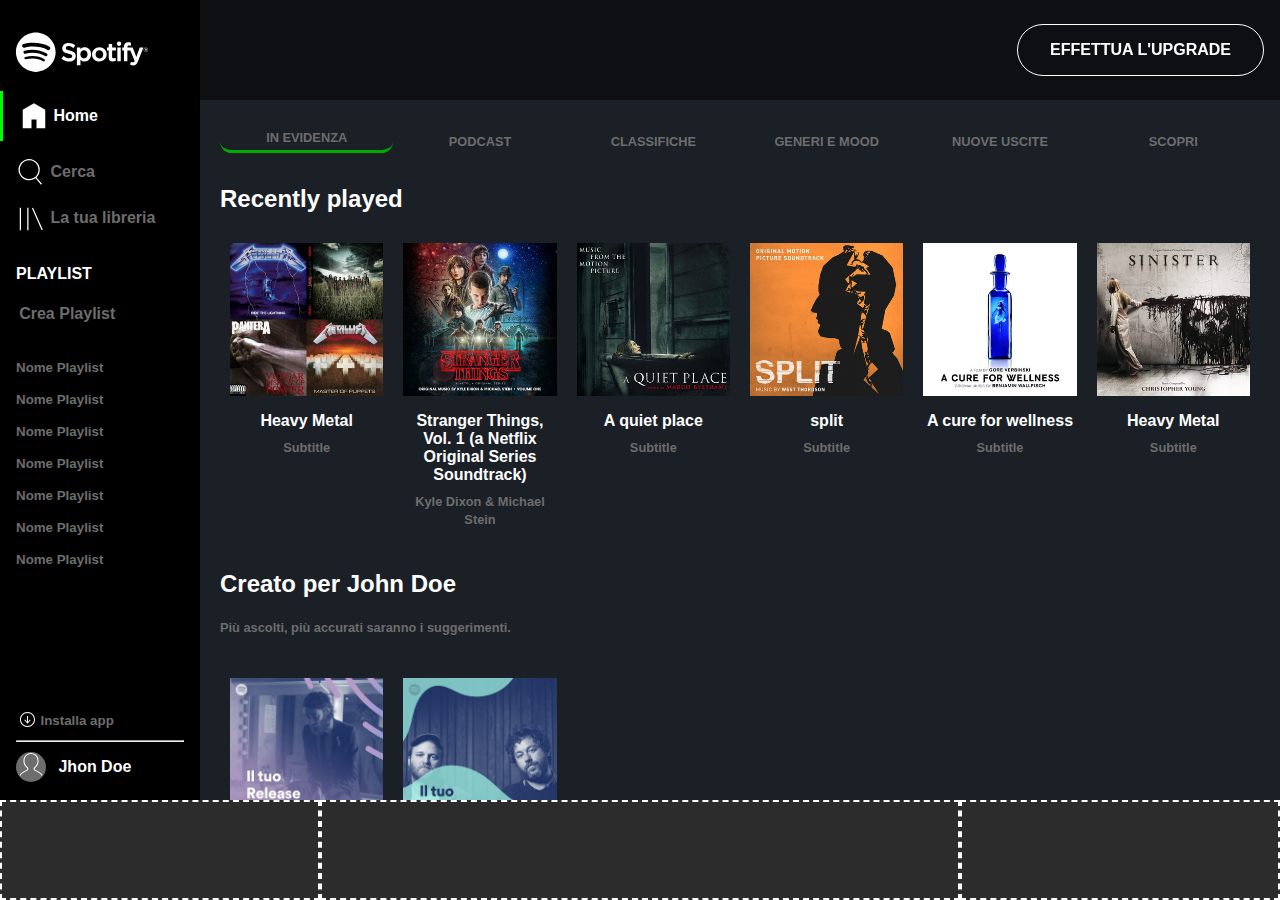
==== index.html @ f04a8aaf "layover brani" ====
<!DOCTYPE html>
<html lang="en">
<head>
    <meta charset="UTF-8">
    <meta http-equiv="X-UA-Compatible" content="IE=edge">
    <meta name="viewport" content="width=device-width, initial-scale=1.0">
    <title>Spotify</title>
    <link rel="stylesheet" href="css/style.css">
    <meta name="viewport" content="width=device-width, initial-scale=1.0">
    <link rel="stylesheet" href="https://cdnjs.cloudflare.com/ajax/libs/font-awesome/6.3.0/css/all.min.css" integrity="sha512-SzlrxWUlpfuzQ+pcUCosxcglQRNAq/DZjVsC0lE40xsADsfeQoEypE+enwcOiGjk/bSuGGKHEyjSoQ1zVisanQ==" crossorigin="anonymous" referrerpolicy="no-referrer" />

</head>
<body>
    <main class="flex">
        <aside>
            <nav class="barra_ricerca">
                <div class="barra_alta">
                    <section id="logo" class="barra_padding">
                        <a class="logo_piccolo" href="#">
                            <img class="image font_big" src="img/logo-small.svg" alt="logo spotify">
                            
                        </a>

                        <a class="none" href="#">
                            <img class="image image_big" src="img/logo.svg" alt="logo spotify">                            
                        </a>   
                    </section>
                    
    
                    <section id="naviga">
                        <a class="desc_nav border" href="#">
                            <img class="image" src="img/home.svg" alt="home">
                            <span class="vertical_a none">Home</span>
                        </a>
    
                        <a class="desc_nav barra_padding" href="#">
                            <img class="image" src="img/search.svg" alt="ricerca">
                            <span class="vertical_a g_color none">Cerca</span>
                        </a>
    
                        <a class="desc_nav barra_padding" href="#">
                            <img class="image" src="img/libreria.svg" alt="libreria">
                            <span class="vertical_a g_color none">La tua libreria</span>
                        </a>
                    </section>
    
                    <section id="playlist" class="barra_padding" >
                        <div class="crea_p none">
                            <h4>PLAYLIST</h4>
                            <i class="icon_img fa-solid fa-square-plus"></i>
                            <span class="vertical_a g_color">Crea Playlist</span>   
                        </div>
    
                        <div class="lista_p none">
                            <ul class="smaller">
                                <li class="vertical_a g_color">Nome Playlist</li>
                                <li class="vertical_a g_color">Nome Playlist</li>
                                <li class="vertical_a g_color">Nome Playlist</li>
                                <li class="vertical_a g_color">Nome Playlist</li>
                                <li class="vertical_a g_color">Nome Playlist</li>
                                <li class="vertical_a g_color">Nome Playlist</li>
                                <li class="vertical_a g_color">Nome Playlist</li>
                            </ul>
                            
                        </div>
                    </section>
                </div>
                
                <div class="barra_bassa barra_padding">
                    <section id="azioni">
                        <a class="desc_nav" href="#">
                            <img class="image img_smaller" src="img/download.svg" alt="ricerca">
                            <span class="vertical_a g_color smaller none">Installa app</span>
                        </a>
                        <hr class="none">
                        <a class="desc_nav" href="#">
                            <img class="image bg_color" src="img/profile.svg" alt="home">
                            <span class="vertical_a none">Jhon Doe</span>
                        </a>
                    </section>
                </div>
            </nav>
        </aside>

        <section id="esplora">
            <div class="esplora_header allinea flex">
                <a class="btn" href="">EFFETTUA L'UPGRADE</a>
            </div>

            <nav class="categorie">
                <ul class="categorie_list flex">
                    <li class="bordo_piccolo">IN EVIDENZA</li>
                    <li>PODCAST</li>
                    <li>CLASSIFICHE</li>
                    <li>GENERI E MOOD</li>
                    <li>NUOVE USCITE</li>
                    <li>SCOPRI</li>
                </ul>
            </nav>

            <section id="recenti">
                <h2>Recently played</h2>

                <div class="recenti_list flex">
                    <div class="brano">
                        <div class="img">
                            <img class="album" src="img/metal_lifting.jpg" alt="album metal">
                            <div class="layover">
                                <i class="icona_colore fa-regular fa-circle-play"></i>
                            </div>
                        </div>
                        <h4>Heavy Metal</h4>
                        <span class="artista">Subtitle</span>
                    </div>

                    <div class="brano">
                        <div class="img">
                            <img class="album" src="img/stranger.jpeg" alt="album stranger things">
                            <div class="layover">
                                <i class="icona_colore fa-regular fa-circle-play"></i>
                            </div>
                        </div>
                        <h4>Stranger Things, Vol. 1 (a Netflix Original Series Soundtrack)</h4>
                        <span class="artista">Kyle Dixon & Michael Stein</span>
                    </div>

                    <div class="brano">
                        <div class="img">
                            <img class="album" src="img/aquietplace.jpeg" alt="album a quiet place">
                            <div class="layover">
                                <i class="icona_colore fa-regular fa-circle-play"></i>
                            </div>
                        </div>
                        <h4>A quiet place</h4>
                        <span class="artista">Subtitle</span>
                    </div>

                    <div class="brano">
                        <div class="img">
                            <img class="album" src="img/split.jpeg" alt=" album split">
                            <div class="layover">
                                <i class="icona_colore fa-regular fa-circle-play"></i>
                            </div>
                        </div>
                        <h4>split</h4>
                        <span class="artista">Subtitle</span>
                    </div>

                    <div class="brano">
                        <div class="img">
                            <img class="album" src="img/cure.jpeg" alt="album a cure">
                            <div class="layover">
                                <i class="icona_colore fa-regular fa-circle-play"></i>
                            </div>
                        </div>
                        <h4>A cure for wellness</h4>
                        <span class="artista">Subtitle</span>
                    </div>

                    <div class="brano">
                        <div class="img">
                            <img class="album" src="img/sinister.jpeg" alt="album sinister">
                            <div class="layover">
                                <i class="icona_colore fa-regular fa-circle-play"></i>
                            </div>
                        </div>
                        <h4>Heavy Metal</h4>
                        <span class="artista">Subtitle</span>
                    </div>

                </div>
            </section>

            <section id="per_te">
                <h2>Creato per John Doe</h2>
                <span class="sottotitolo">Più ascolti, più accurati saranno i suggerimenti.</span>

                <div class="per_te_list flex">
                    <div class="brano">
                        <div class="img">
                            <img class="album" src="img/radar.jpeg" alt="album per te">
                            <div class="layover">
                                <i class="icona_colore fa-regular fa-circle-play"></i>
                            </div>
                        </div>
                        <h4>Release Radar</h4>
                        
                    </div>

                    <div class="brano">
                        <div class="img">
                            <img class="album" src="img/mixdaily.jpeg" alt="album daily mix">
                            <div class="layover">
                                <i class="icona_colore fa-regular fa-circle-play"></i>
                            </div>
                        </div>
                        <h4>Daily Mix 1</h4>
                    </div>
                </div>
            </section>
            

            <section id="popolari">
                <h2>Artisti più popolari</h2>
                <span class="sottotitolo">Più ascolti, più accurati saranno i suggerimenti.</span>
                <div class="popolari_list flex">
                    <div class="brano">
                        <div class="img">
                            <img class="album album_tondo" src="img/youg.jpeg" alt="album popolare">
                            <div class="layover layover_border">
                                <i class="icona_colore fa-regular fa-circle-play"></i>
                            </div>
                        </div>
                        <h4>Lana del Ray</h4>
                        
                    </div>

                    <div class="brano">
                        <div class="img img_radius">
                            <img class="album album_tondo" src="img/einaudi.jpeg" alt="album popolare 2">
                            <div class="layover layover_border">
                                <i class="icona_colore fa-regular fa-circle-play"></i>
                            </div>
                        </div>
                        <h4>Ludovico Einaudi</h4>
                    </div>
                </div>
            </section>
        </section>
    </main>

    <footer>
        <div class="container flex">
            <div class="canzone col">

            </div>

            <div class="barra_rip col">

            </div>

            <div class=" volume col">

            </div>
        </div>
    </footer>
</body>
</html>
---- css/style.css ----
* {
    padding: 0;
    margin: 0;
    box-sizing: border-box;
}

body {
    font-family: sans-serif;
}

/* inizio debug */



.li_sopra {
    font-size: 1.5rem;
}


.li_sotto {
    margin-top: 3rem;
}
.ul_sopra li {
    padding: 10px; 
}

.libreria {
    width: 100%;
}

.playlist {
    
    background-color: red;
    display: none;
    height: 200px;
    font-size: 1rem;
}

.playlist span {
    display: block;
}


.barra_bassa {
    background-color: black;
    height: 100px;
 }

/* 
fine debug */

/* inizio utility */

:root {
    --gray-f: #2c2c2c;
    --main-c: #1b1f26;
    --black: #000;
    --white: #fff;
    --gray-font: #6d6d6d;
}

.flex {
    display: flex;
}



/* fine utility */

main {
    height: calc(100vh - 100px);
    background-color: var(--main-c);
    overflow: hidden;
}

.barra_ricerca {
    width: 50px;
    background-color: var(--black);
    height: calc(100vh - 100px);
    min-height: 450px;
    flex-wrap: wrap;
    padding-bottom: 1rem;
    display: flex;
    flex-direction: column;
    overflow: hidden;
}


.barra_alta {
    height: calc(100% - 100px);
    display: flex;
    flex-direction: column;
    overflow: hidden;
}
.image {
    height: 30px;
    vertical-align: middle;
    
}

.img_smaller {
    height: 20px;
}
.smaller {
    font-size: smaller;
}

.bg_color {
    background-color: var(--gray-font);
    border-radius: 50%;
    width: 30px;
    height: 30px;
    padding: 1px;
    margin-right: 0.5rem;
}
.crea_p h4 {
    color: var(--white);
    padding: 1rem 0 0.5rem;
}
.icon_img {
    color: var(--gray-font);
    font-size: 2.5rem;
    vertical-align: middle;
    padding-right: 0.2rem;
}

.font_big {
    margin-bottom: 2rem;
}

.image_big {
    visibility: hidden;
}
.desc_nav {
    display: block;
    text-decoration: none;
    color: var(--white);
    padding: 10px 0;
    font-size: 1rem;
}

 .vertical_a {
    vertical-align: middle;
    display: inline-block;
    font-weight: bold;
 }

 .smaller li {
    display: block;
 }
 .g_color {
    color: var(--gray-font);
 }

 
 .border {
    padding-left: 10px;
    margin-top: -3rem;
}
 
.barra_padding {
    padding: 10px 10px 0;
}

 #playlist {
    display: flex;
    flex-direction: column;
    overflow: hidden;
 }

 .lista_p {
    padding-top: 1rem;
    line-height: 2rem;
    overflow: scroll;

 }

 .none {
    visibility: hidden;
 }
 
.esplora_header {
 height: 100px;
 background-color: rgba(0, 0, 0, 0.5);
 width: calc(100% - 50px);
 position: fixed;
 top: 0;
 left: 50px;
 padding: 1rem;
}

.btn {
    padding: 1rem 2rem;
    justify-content: flex-end;
    border: 1px solid var(--white);
    border-radius: 30px;
    text-decoration: none;
    color: var(--white);
    font-weight: bold;
}

.allinea {
    align-items: center;
    justify-content: flex-end;
    padding-left: 5rem;
}
#esplora {
    width: 100%;
    padding: 20px;
    overflow-y: scroll;
}
.categorie {
    padding-top: 100px;
}

.categorie_list {
    flex-wrap: wrap;
    text-align: center;
    justify-content: center;
    align-items: center;
    padding-top: 10px;
    margin: auto;
}
.categorie_list li {
    width: calc(100% / 4);
    margin-bottom: 2rem;
    list-style-type: none;
    color: var(--gray-font);
    font-weight: bolder;
    font-size: 0.8rem;
}

.bordo_piccolo {
    padding-bottom: 5px;
    border-bottom: 3px solid lime;
    border-radius: 30px;
    border-bottom-style: outset;
}


#recenti h2 {
    padding-bottom: 20px;
    color: var(--white);
}

.recenti_list, .per_te_list {
    flex-wrap: wrap;
}

.per_te_list, .popolari_list {
    margin-top: 2rem;
}
.brano {
    width: 50%;
    padding: 10px;
    text-align: center;
}

.album {
    width: 100%;
    display: block;
    margin-bottom: 1rem;
}

.brano h4 {
    color: var(--white);
    margin-bottom: 0.5rem;
}
.artista, .sottotitolo {
    font-size: 0.8rem;
    color: var(--gray-font);
    font-weight: bold;
}

#per_te h2, #popolari h2 {
    padding-top: 2rem;
    padding-bottom: 20px;
    color: var(--white);
}

.album_tondo {
    object-fit: cover;
    border-radius: 50%;
    background-color: var(--main-c);
}

.img {
    position: relative;
}

.layover_border {
    border-radius: 50%;
}
.layover {
    background-color: rgba(0, 0, 0, 0.7);
    display: none;
    position: absolute;
    top: 0;
    left: 0;
    width: 100%;
    bottom: 0;
}

.brano:hover .layover {
    display: flex;
    justify-content: center;
    align-items: center;
}


.icona_colore {
    color: var(--white);
    font-size: 2.5rem;
}
footer {
    background-color: var(--gray-f);
    height: 100px;
   
    
}

.container {
    width: 100%;
    height: 100px;
}

.col {
    width: calc(100% / 3);
    height: 100px;
    border: dashed 2px white;
    padding: 10px;
}

@media screen and (min-width: 576px) {
    .barra_ricerca {
        width: 200px;
    }
    .esplora_header {
        width: calc(100% - 200px);
        left: 200px;
    }
    .categorie_list li {
        width: calc(100% / 3);
    }
    .playlist {
        display: flex;
    }
    .none {
        visibility: visible;
    }
    .barra_padding {
        padding: 1rem 1rem 0;
    }
    .logo_piccolo {
        visibility: hidden;
    }
    
    .image_big {
        visibility: visible;
        margin-bottom: 2rem;
        height: 40px;
        margin-left: -2.2rem;
        margin-top: 1rem;
    }
    .border {
        border-left: 3px solid lime;
        padding-left: 1rem;
        margin-top: -0.8rem;    
     }
}

@media screen and (min-width: 768px) {
    .col:nth-child(even) {
        width: calc(100% / 2);
    }
    .col:nth-child(odd) {
        width: calc(100% / 4);
    }
    .categorie_list li {
        width: calc(100% / 5);
    }
    .brano {
        width: 25%;
    }
}

@media screen and (min-width: 992px) {
    .categorie_list li {
        width: calc(100% / 6);
    }
    .brano {
        width: calc(100% / 6);
    }
}
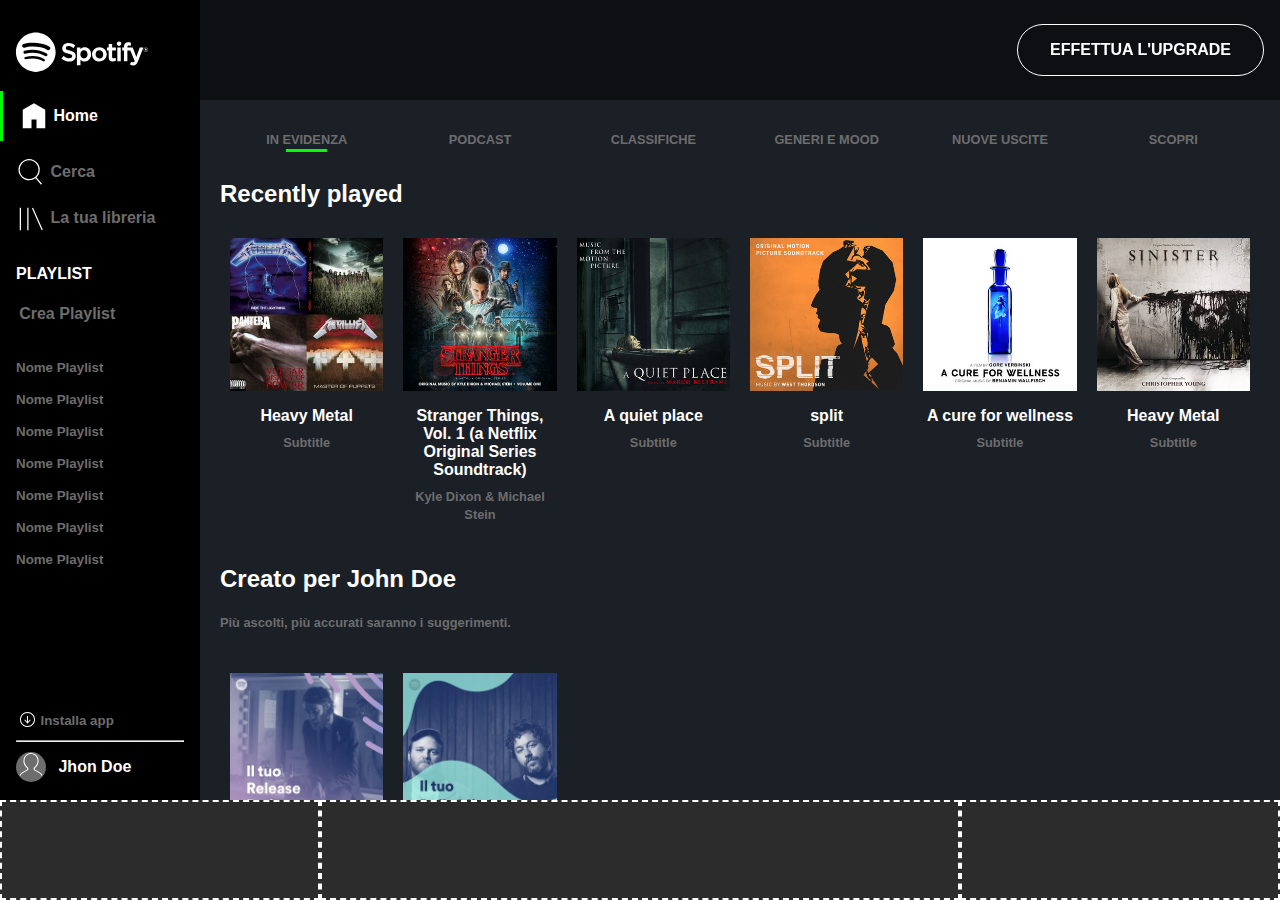
==== commit 4de8bd6b: "bordo lista" ====
--- a/index.html
+++ b/index.html
@@ -89,12 +89,12 @@
 
             <nav class="categorie">
                 <ul class="categorie_list flex">
-                    <li class="bordo_piccolo">IN EVIDENZA</li>
-                    <li>PODCAST</li>
-                    <li>CLASSIFICHE</li>
-                    <li>GENERI E MOOD</li>
-                    <li>NUOVE USCITE</li>
-                    <li>SCOPRI</li>
+                    <li class="li_hov"><a class="bordo bordo_piccolo" href="#">IN EVIDENZA</a></li>
+                    <li class="li_hov"><a class="bordo bordo_hov" href="#">PODCAST</a></li>
+                    <li class="li_hov"><a class="bordo bordo_hov" href="#">CLASSIFICHE</a></li>
+                    <li class="li_hov"><a class="bordo bordo_hov" href="#">GENERI E MOOD</a></li>
+                    <li class="li_hov"><a class="bordo bordo_hov" href="#">NUOVE USCITE</a></li>
+                    <li class="li_hov"><a class="bordo bordo_hov" href="#">SCOPRI</a></li>
                 </ul>
             </nav>
 
--- a/css/style.css
+++ b/css/style.css
@@ -187,6 +187,7 @@
  top: 0;
  left: 50px;
  padding: 1rem;
+ z-index: 999999;
 }
 
 .btn {
@@ -225,18 +226,42 @@
     width: calc(100% / 4);
     margin-bottom: 2rem;
     list-style-type: none;
+    
+}
+
+.bordo_piccolo {
+    padding-bottom: 5px;
+    position: relative;
+    
+}
+
+.bordo {
+    text-decoration: none;
     color: var(--gray-font);
     font-weight: bolder;
     font-size: 0.8rem;
 }
-
-.bordo_piccolo {
-    padding-bottom: 5px;
+/*
+.li_hov:hover .bordo_hov:before{
+    content : "";
+    position: absolute;
+    left    :  25% ;
+    bottom  : 0;
+    height  : 1px;
+    width   : 50%; 
     border-bottom: 3px solid lime;
-    border-radius: 30px;
-    border-bottom-style: outset;
-}
-
+}
+
+*/
+.bordo_piccolo:before {
+    content : "";
+    position: absolute;
+    left    :  25% ;
+    bottom  : 0;
+    height  : 1px;
+    width   : 50%; 
+    border-bottom: 3px solid lime;
+  }
 
 #recenti h2 {
     padding-bottom: 20px;
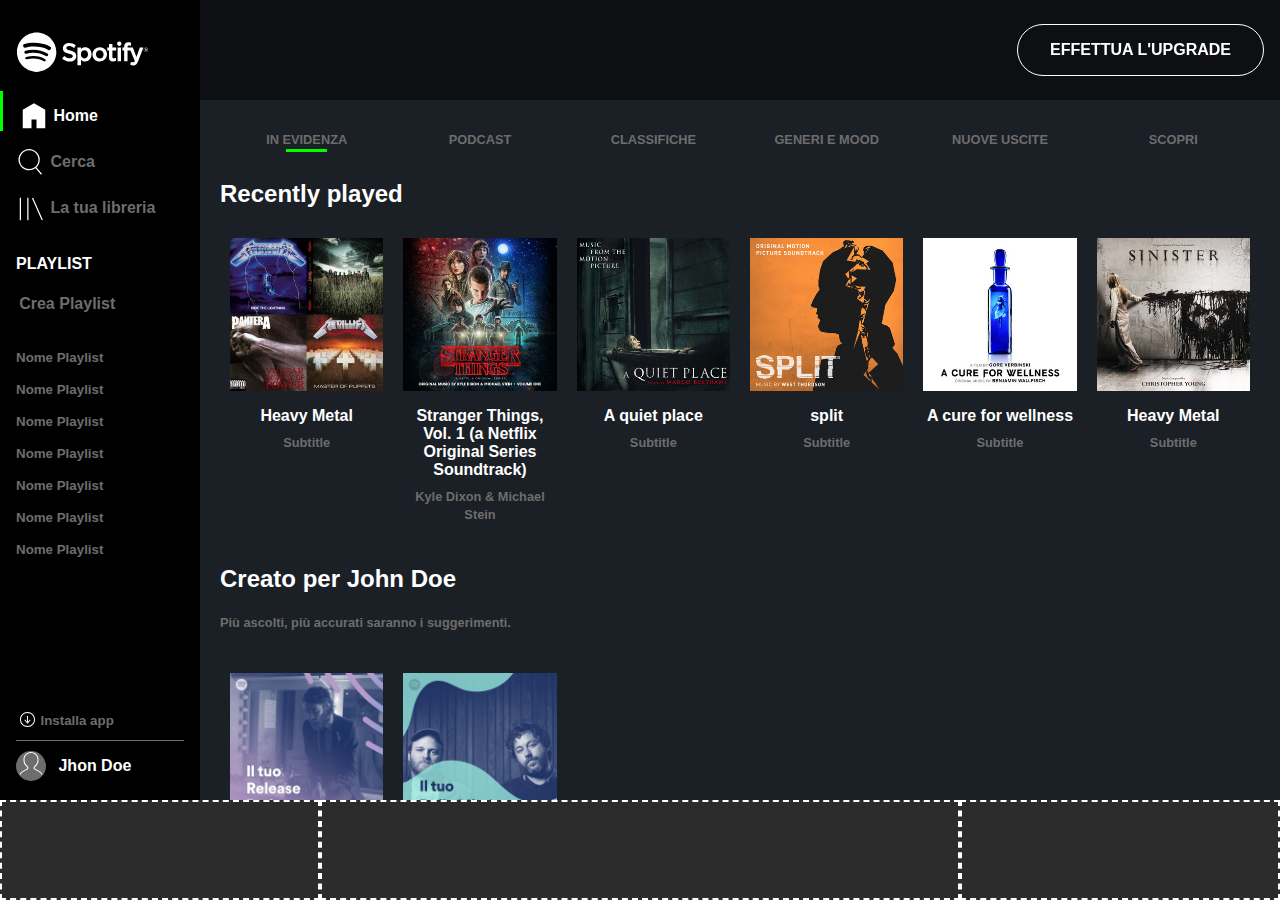
==== commit bd88b036: "conversione visibility hidden in display none" ====
--- a/index.html
+++ b/index.html
@@ -68,11 +68,11 @@
                 
                 <div class="barra_bassa barra_padding">
                     <section id="azioni">
-                        <a class="desc_nav" href="#">
+                        <a class="desc_nav border_b" href="#">
                             <img class="image img_smaller" src="img/download.svg" alt="ricerca">
                             <span class="vertical_a g_color smaller none">Installa app</span>
                         </a>
-                        <hr class="none">
+                        
                         <a class="desc_nav" href="#">
                             <img class="image bg_color" src="img/profile.svg" alt="home">
                             <span class="vertical_a none">Jhon Doe</span>
--- a/css/style.css
+++ b/css/style.css
@@ -124,12 +124,14 @@
     padding-right: 0.2rem;
 }
 
-.font_big {
-    margin-bottom: 2rem;
-}
+
 
 .image_big {
-    visibility: hidden;
+    display: none;
+}
+
+.border_b {
+    border-bottom: 1px solid var(--black);
 }
 .desc_nav {
     display: block;
@@ -155,7 +157,7 @@
  
  .border {
     padding-left: 10px;
-    margin-top: -3rem;
+    padding-bottom: 0;
 }
  
 .barra_padding {
@@ -171,12 +173,12 @@
  .lista_p {
     padding-top: 1rem;
     line-height: 2rem;
-    overflow: scroll;
+    overflow-y: scroll;
 
  }
 
  .none {
-    visibility: hidden;
+    display: none;
  }
  
 .esplora_header {
@@ -371,20 +373,23 @@
         display: flex;
     }
     .none {
-        visibility: visible;
+        display: inline-block;
     }
     .barra_padding {
         padding: 1rem 1rem 0;
     }
     .logo_piccolo {
-        visibility: hidden;
+        display: none;
+    }
+    .border_b {
+        border-bottom: 1px solid var(--gray-font);
     }
     
     .image_big {
-        visibility: visible;
+        display: inline-block;
         margin-bottom: 2rem;
         height: 40px;
-        margin-left: -2.2rem;
+        
         margin-top: 1rem;
     }
     .border {
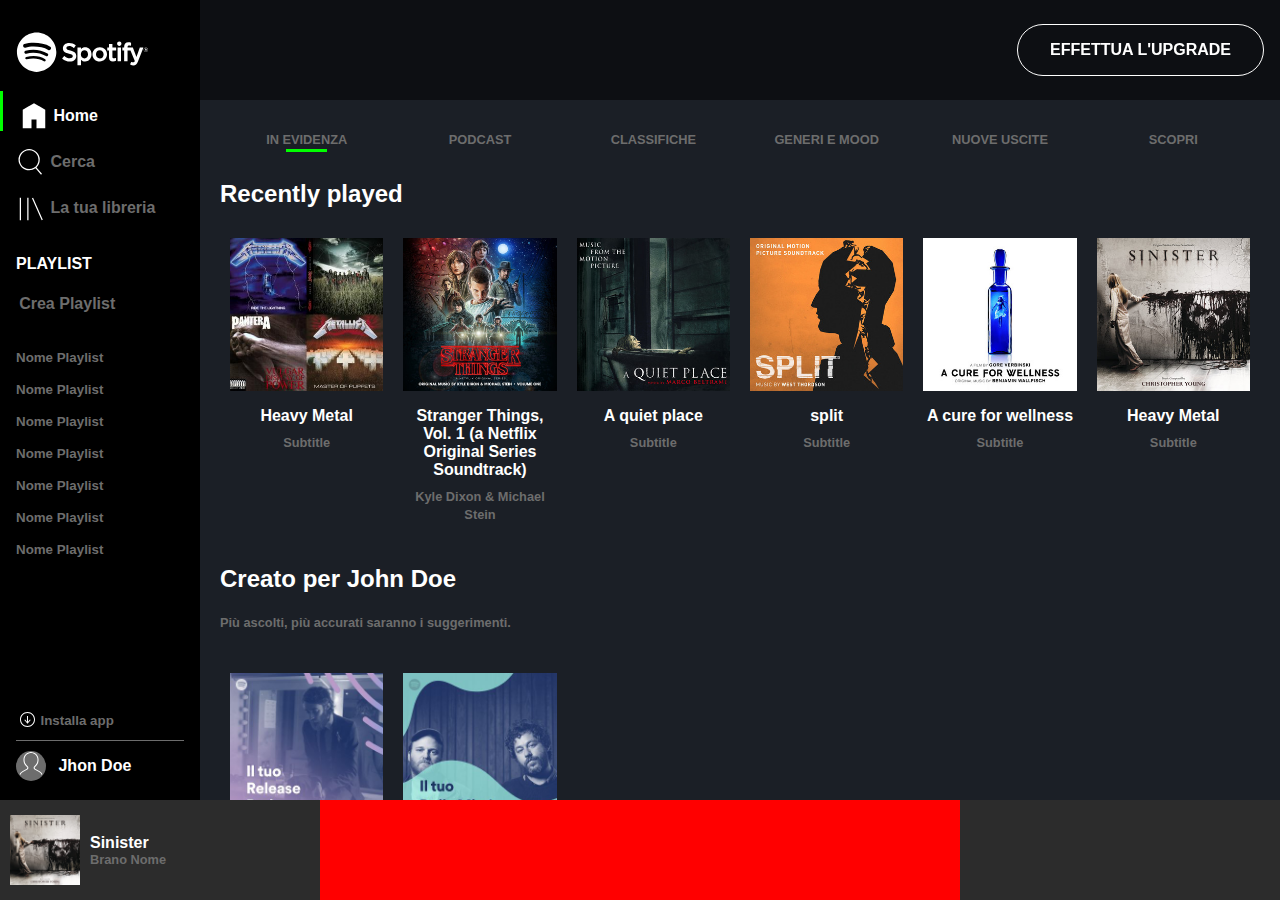
==== commit b73f01cf: "footer leftside" ====
--- a/index.html
+++ b/index.html
@@ -230,12 +230,24 @@
     </main>
 
     <footer>
-        <div class="container flex">
-            <div class="canzone col">
-
-            </div>
-
-            <div class="barra_rip col">
+        <div class="container flex flex_between">
+            <div class="canzone flex col">
+                <div class="album_attivo flex">
+                    <img class="album_mini" src="img/sinister.jpeg" alt="album attivo">
+                </div>
+
+                <div class="titolo_autore flex">
+                    <h4>Sinister</h4>
+                    <span>Brano Nome</span>
+                </div>
+
+                <div class="azioni flex">
+                    <i class="ico_azioni fa-regular fa-heart"></i>
+                    <i class="ico_azioni fa-regular fa-folder"></i>
+                </div>
+            </div>
+
+            <div class="barra_rip">
 
             </div>
 
--- a/css/style.css
+++ b/css/style.css
@@ -63,7 +63,9 @@
     display: flex;
 }
 
-
+.flex_between {
+    justify-content: space-between;
+}
 
 /* fine utility */
 
@@ -352,12 +354,49 @@
 }
 
 .col {
-    width: calc(100% / 3);
+    width: 200px;
     height: 100px;
-    border: dashed 2px white;
     padding: 10px;
 }
 
+.barra_rip {
+    width: 50%;
+    background-color: red;
+}
+
+.album_mini {
+    width: 100%;
+}
+.album_attivo {
+    width: 70px;
+    align-items: center;
+    justify-content: flex-end;
+    margin-right: 10px;
+}
+
+.titolo_autore {
+    justify-content: center;
+    flex-direction: column;
+}
+.titolo_autore h4 {
+    color: var(--white);
+}
+
+.titolo_autore span {
+    color: var(--gray-font);
+    font-size: 0.8rem;
+    font-weight: bold;
+}
+
+.azioni {
+    flex-direction: column;
+    justify-content: center;
+    padding-left: 10px;
+}
+.ico_azioni {
+    color: var(--gray-font);
+    padding: 5px 0;
+}
 @media screen and (min-width: 576px) {
     .barra_ricerca {
         width: 200px;
@@ -400,17 +439,23 @@
 }
 
 @media screen and (min-width: 768px) {
-    .col:nth-child(even) {
-        width: calc(100% / 2);
-    }
-    .col:nth-child(odd) {
-        width: calc(100% / 4);
-    }
+    
     .categorie_list li {
         width: calc(100% / 5);
     }
     .brano {
         width: 25%;
+    }
+    .col {
+        width: 230px;
+    }
+    .azioni {
+        flex-direction: row;
+        align-items: center;
+    }
+    .ico_azioni {
+        color: var(--gray-font);
+        padding: 0 5px;
     }
 }
 
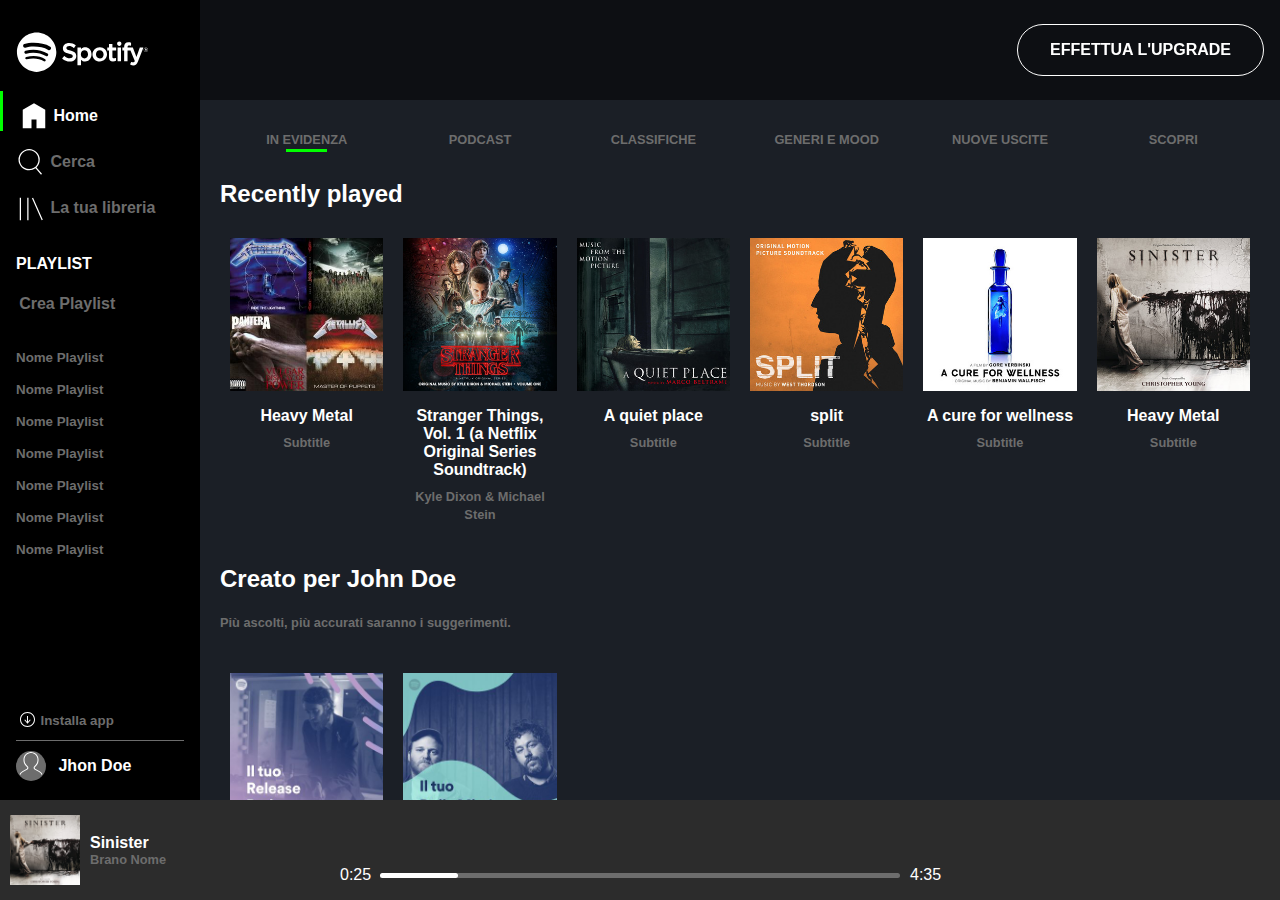
==== commit 3504f809: "barra canzone dimensioni" ====
--- a/index.html
+++ b/index.html
@@ -247,8 +247,28 @@
                 </div>
             </div>
 
-            <div class="barra_rip">
-
+            <div class="barra_rip flex">
+                <div class="tasti_rip">
+                    <i class="fa-solid fa-shuffle"></i>
+                    <i class="fa-solid fa-backward-step"></i>
+                    <i class="play_b fa-regular fa-circle-play"></i>
+                    <i class="fa-solid fa-forward-step"></i>
+                    <i class="fa-solid fa-rotate-right"></i>
+
+                </div>
+
+                <div class="sez_barra flex">
+                    <div class="tempo">0:25</div>
+                    
+                    <div class="barra">
+                        <div class="barra_mini">
+
+                        </div>
+                    </div>
+
+                    <div class="tempo">4:35</div>
+                    
+                </div>
             </div>
 
             <div class=" volume col">
--- a/css/style.css
+++ b/css/style.css
@@ -359,11 +359,6 @@
     padding: 10px;
 }
 
-.barra_rip {
-    width: 50%;
-    background-color: red;
-}
-
 .album_mini {
     width: 100%;
 }
@@ -397,6 +392,55 @@
     color: var(--gray-font);
     padding: 5px 0;
 }
+.barra_rip {
+    flex-direction: column;
+    align-items: center;
+    width: 50%;
+    padding: 0 10px;
+}
+.tasti_rip i {
+    padding: 0 1rem;
+    color: var(--white);
+    font-size: 1.2rem;
+    text-align: center;
+    line-height: 50px;
+}
+
+.tasti_rip .play_b {
+    font-size: 1.7rem;
+}
+
+.tasti_rip {
+    height: 50%;
+}
+.sez_barra {
+    width: 100%;
+    height: 50%;
+    justify-content: space-between;
+    align-items: center;
+}
+
+.barra {
+    width: 100%;
+    height: 5px;
+    background-color: var(--gray-font);
+    border-radius: 5px;
+    
+}
+
+.barra_mini {
+    width: 15%;
+    height: 5px;
+    background-color: var(--white);
+    border-radius: 5px;
+}
+
+.tempo {
+    width: 30px;
+    margin: 0 10px;
+    color: var(--white);
+}
+
 @media screen and (min-width: 576px) {
     .barra_ricerca {
         width: 200px;
@@ -447,7 +491,7 @@
         width: 25%;
     }
     .col {
-        width: 230px;
+        width: 250px;
     }
     .azioni {
         flex-direction: row;
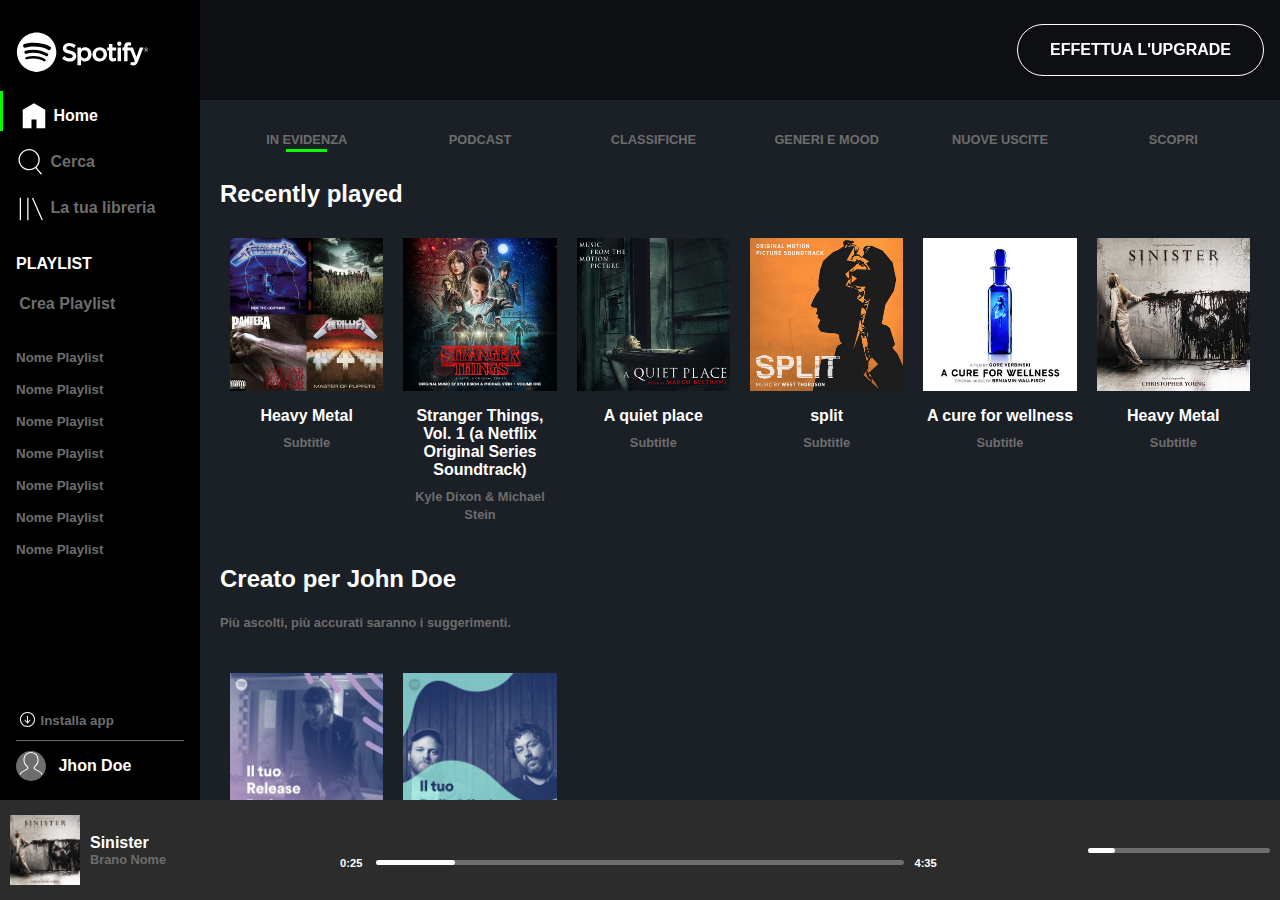
==== commit 1075cdfa: "volume footer" ====
--- a/index.html
+++ b/index.html
@@ -271,8 +271,15 @@
                 </div>
             </div>
 
-            <div class=" volume col">
-
+            <div class=" volume flex col">
+                <i class="fa-solid fa-bars"></i>
+                <i class="fa-solid fa-tv"></i>
+                <i class="fa-solid fa-volume-high"></i>
+                <div class="barra">
+                    <div class="barra_mini">
+
+                    </div>
+                </div>
             </div>
         </div>
     </footer>
--- a/css/style.css
+++ b/css/style.css
@@ -6,6 +6,7 @@
 
 body {
     font-family: sans-serif;
+    min-width: 435px;
 }
 
 /* inizio debug */
@@ -356,7 +357,7 @@
 .col {
     width: 200px;
     height: 100px;
-    padding: 10px;
+    padding: 10px 5px;
 }
 
 .album_mini {
@@ -386,7 +387,6 @@
 .azioni {
     flex-direction: column;
     justify-content: center;
-    padding-left: 10px;
 }
 .ico_azioni {
     color: var(--gray-font);
@@ -399,11 +399,12 @@
     padding: 0 10px;
 }
 .tasti_rip i {
-    padding: 0 1rem;
-    color: var(--white);
-    font-size: 1.2rem;
+    padding-right: 5px;
+    color: var(--white);
+    font-size: 1rem;
     text-align: center;
     line-height: 50px;
+    
 }
 
 .tasti_rip .play_b {
@@ -415,7 +416,7 @@
 }
 .sez_barra {
     width: 100%;
-    height: 50%;
+    height: 25%;
     justify-content: space-between;
     align-items: center;
 }
@@ -439,7 +440,21 @@
     width: 30px;
     margin: 0 10px;
     color: var(--white);
-}
+    font-size: 0.7rem;
+    font-weight: bold;
+}
+
+.volume {
+    align-items: center;
+}
+.volume i {
+    padding-right: 5px;
+    color: var(--white);
+    font-size: 1rem;
+}
+
+
+
 
 @media screen and (min-width: 576px) {
     .barra_ricerca {
@@ -492,6 +507,7 @@
     }
     .col {
         width: 250px;
+        padding: 10px;
     }
     .azioni {
         flex-direction: row;
@@ -501,6 +517,13 @@
         color: var(--gray-font);
         padding: 0 5px;
     }
+    .tasti_rip i, .volume i {
+        padding-right: 1rem;
+        font-size: 1.2rem; 
+    }
+    .azioni {
+        padding-left: 10px;
+      }
 }
 
 @media screen and (min-width: 992px) {
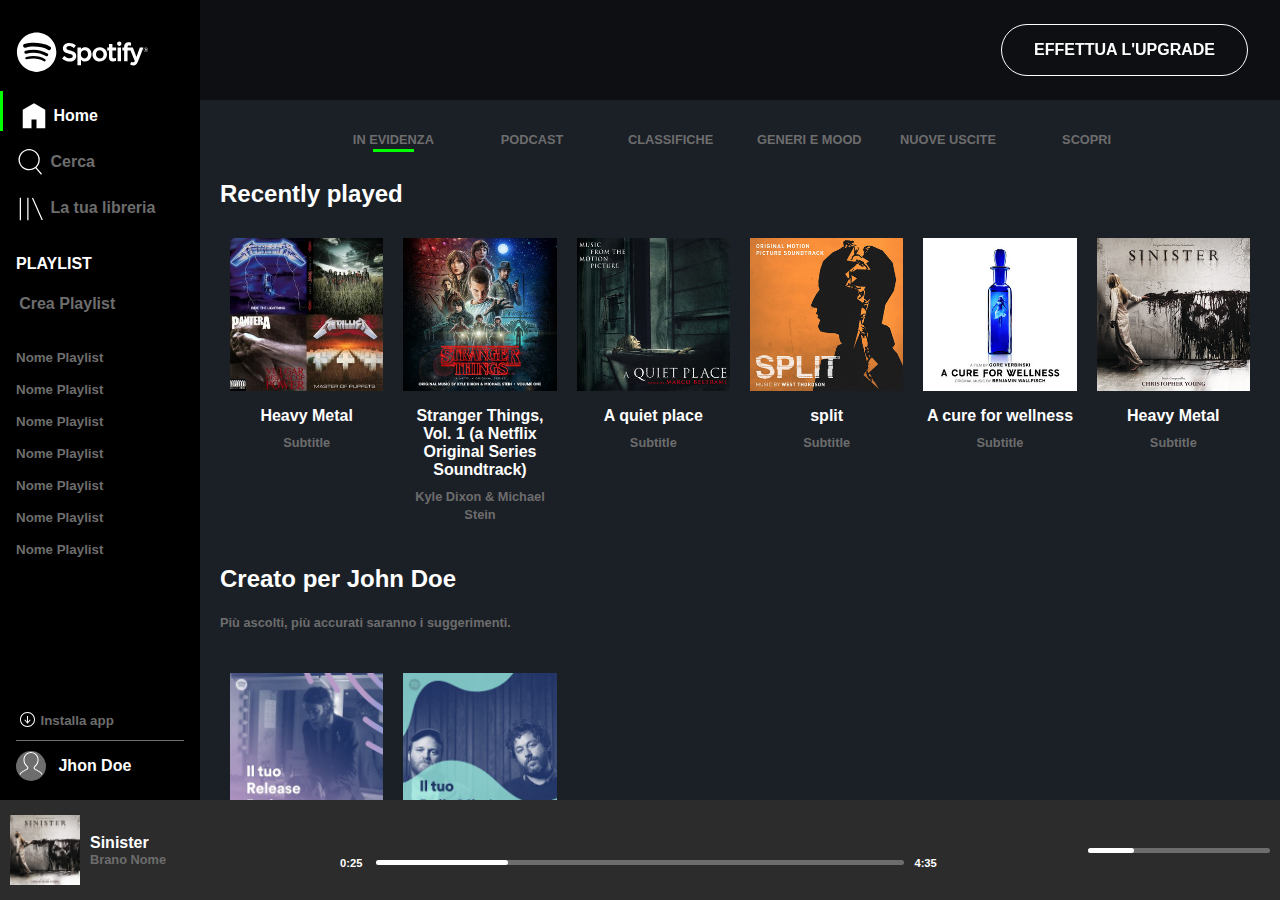
==== commit 170e4ed9: "hover added" ====
--- a/index.html
+++ b/index.html
@@ -48,7 +48,7 @@
                         <div class="crea_p none">
                             <h4>PLAYLIST</h4>
                             <i class="icon_img fa-solid fa-square-plus"></i>
-                            <span class="vertical_a g_color">Crea Playlist</span>   
+                            <span class="vertical_a g_color hover_combo">Crea Playlist</span>   
                         </div>
     
                         <div class="lista_p none">
@@ -262,7 +262,7 @@
                     
                     <div class="barra">
                         <div class="barra_mini">
-
+                            <div class="punto"></div>
                         </div>
                     </div>
 
@@ -277,7 +277,7 @@
                 <i class="fa-solid fa-volume-high"></i>
                 <div class="barra">
                     <div class="barra_mini">
-
+                        <div class="punto"></div>
                     </div>
                 </div>
             </div>
--- a/css/style.css
+++ b/css/style.css
@@ -58,6 +58,7 @@
     --black: #000;
     --white: #fff;
     --gray-font: #6d6d6d;
+    --barra: #c4fa6c;
 }
 
 .flex {
@@ -101,6 +102,10 @@
     
 }
 
+.g_color:hover, .icon_img:hover {
+    color: var(--white);
+}
+
 .img_smaller {
     height: 20px;
 }
@@ -191,7 +196,7 @@
  position: fixed;
  top: 0;
  left: 50px;
- padding: 1rem;
+ padding: 2rem;
  z-index: 999999;
 }
 
@@ -205,6 +210,9 @@
     font-weight: bold;
 }
 
+.btn:hover, .play_b:hover {
+    transform: scale(1.1);
+}
 .allinea {
     align-items: center;
     justify-content: flex-end;
@@ -246,18 +254,10 @@
     font-weight: bolder;
     font-size: 0.8rem;
 }
-/*
-.li_hov:hover .bordo_hov:before{
-    content : "";
-    position: absolute;
-    left    :  25% ;
-    bottom  : 0;
-    height  : 1px;
-    width   : 50%; 
-    border-bottom: 3px solid lime;
-}
-
-*/
+
+.bordo:hover {
+    color: var(--white);
+}
 .bordo_piccolo:before {
     content : "";
     position: absolute;
@@ -384,20 +384,31 @@
     font-weight: bold;
 }
 
+.titolo_autore span:hover {
+    text-decoration: underline;
+}
+
 .azioni {
     flex-direction: column;
     justify-content: center;
 }
+
 .ico_azioni {
     color: var(--gray-font);
     padding: 5px 0;
 }
+
+.ico_azioni:hover {
+    color: var(--white);
+}
+
 .barra_rip {
     flex-direction: column;
     align-items: center;
     width: 50%;
     padding: 0 10px;
 }
+
 .tasti_rip i {
     padding-right: 5px;
     color: var(--white);
@@ -430,10 +441,30 @@
 }
 
 .barra_mini {
-    width: 15%;
+    width: 25%;
     height: 5px;
     background-color: var(--white);
     border-radius: 5px;
+    position: relative;
+}
+
+.punto {
+    height: 15px;
+    width: 15px;
+    background-color: var(--white);
+    border-radius: 50%;
+    position: absolute;
+    right: 0;
+    top: -5px;
+    display: none;
+}
+
+.barra:hover .punto {
+    display: block;
+}
+
+.barra:hover .barra_mini {
+    background-color: var(--barra);
 }
 
 .tempo {
@@ -533,4 +564,7 @@
     .brano {
         width: calc(100% / 6);
     }
+    .categorie_list {
+        max-width: 80%;
+    }
 }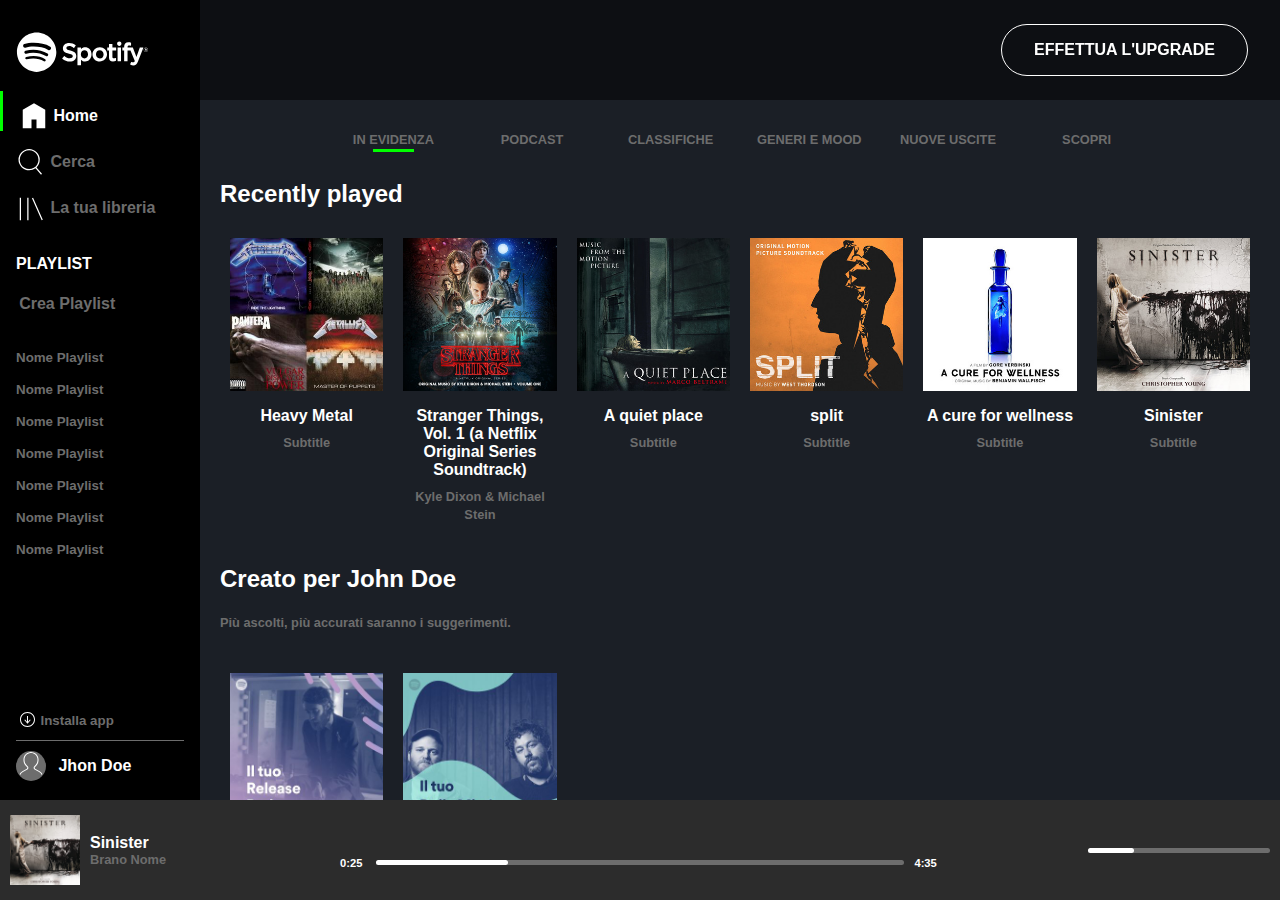
==== commit 6cc385fd: "modifica titolo" ====
--- a/index.html
+++ b/index.html
@@ -164,7 +164,7 @@
                                 <i class="icona_colore fa-regular fa-circle-play"></i>
                             </div>
                         </div>
-                        <h4>Heavy Metal</h4>
+                        <h4>Sinister</h4>
                         <span class="artista">Subtitle</span>
                     </div>
 
